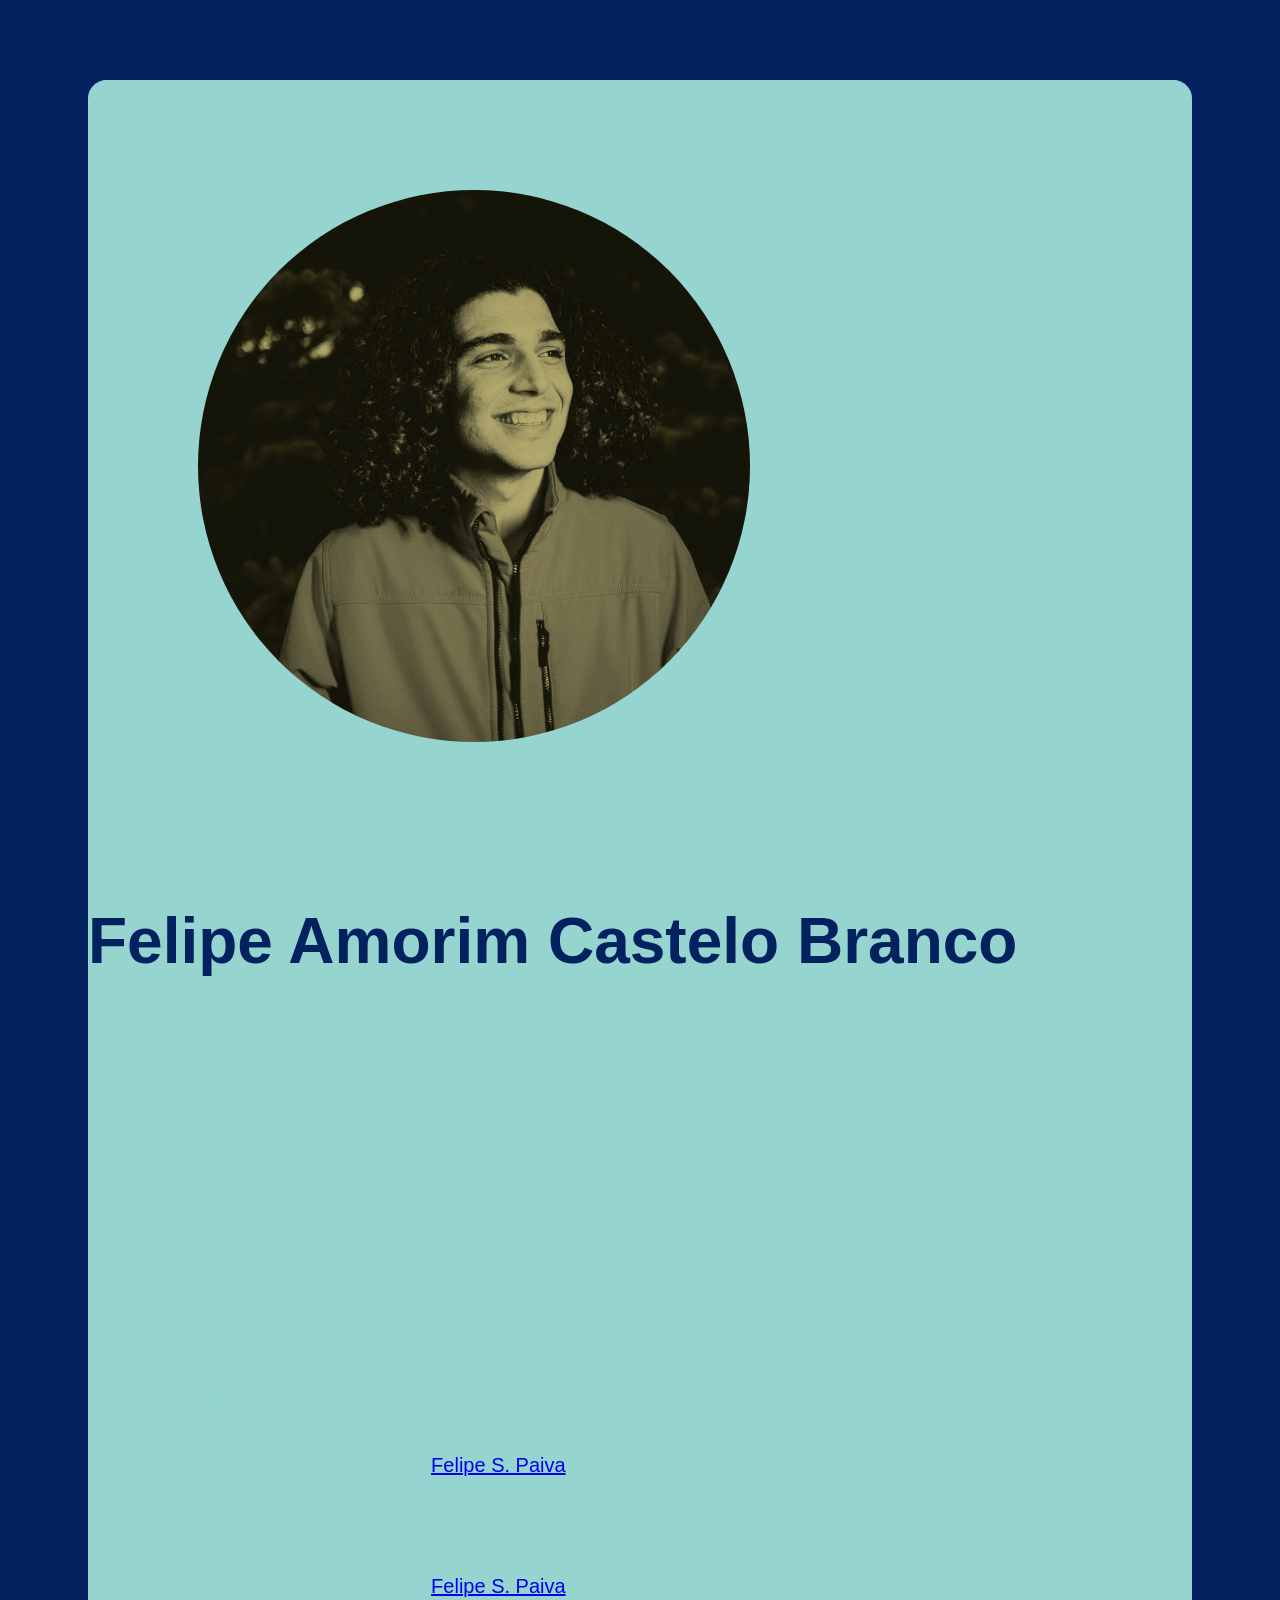
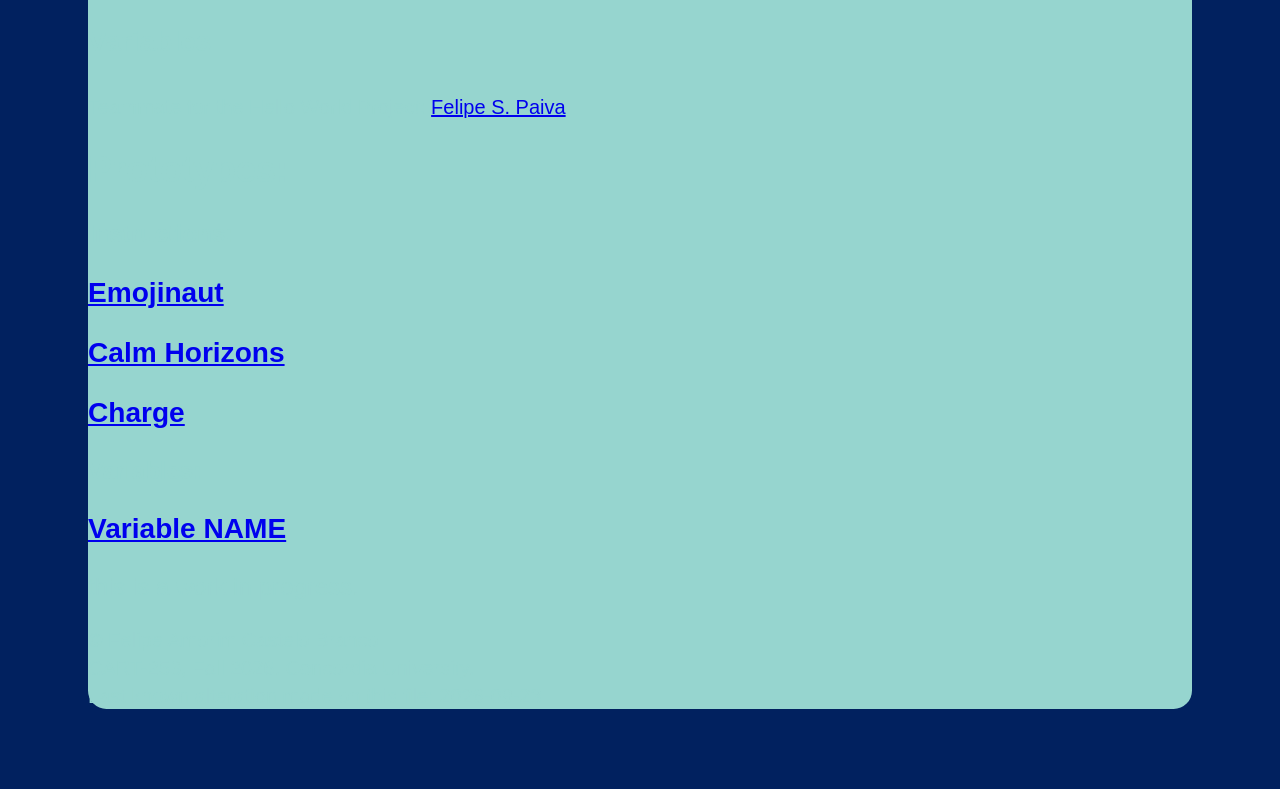
==== index.html @ ccd11a4c "docs: Added banners and a readme text" ====
<!DOCTYPE html>
<html lang="en">

<head>
    <!--TEXT.title-->
    <title>Felipe A. C. Branco's Repository</title>
    <meta name=description
        content="This is Felipe Amorim Castelo Branco's coursework repository for CART-253 course at Concordia University.">

    <meta charset="UTF-8">
    <link rel="stylesheet" type="text/css" href="css/style.css" />

</head>



<!--Body-->

<body>
    <!--Popup-->
    <div class="bg">
        <!--Navigation-->
        <nav>
            <!--Main Menu-->

        </nav>

        <!--Header-->
        <header>
            <img src="./assets/images/profile.png" style="
            width: 50%; 
            margin: 10%;
            border-radius: 100%;">
            <!--TEXT.title]-->
            <h1>Felipe Amorim Castelo Branco</h1>

        </header>

        <main>
            <section>
                <!--TEXT.sect1.title]-->
                <h2>Hello world!</h2>
                <!--TEXT.sect1.text]-->
                <p>This repository accumulates <strong>all weekly challenges</strong>
                    throughout the twelve weeks of classes, as well as
                    the larger projects and prototype.</p>
            </section>

            <section>
                <!--TEXT.sect2.title]-->
                <h2>Projects:</h2>

                <!--TEXT.sect3.subtitle]-->
                <h3 href="https://artcbranco.github.io/cart253/pr/journal">Reflexive Journal</h3>

                <h2>Challenges:</h2>

                <h3 href="https://artcbranco.github.io/cart253/pr/challenges/hello-world">Hello World</h3>
                <sub>Teammate for the Hello World Project: <a href="https://feguri.github.io/cart253/">Felipe S.
                        Paiva</a></sub>

                <h3 href="https://artcbranco.github.io/cart253/pr/challenges/instructions/city-skyline">Instructions -
                    City Skyline</h3>
                <sub>Teammate for the Hello World Project: <a href="https://feguri.github.io/cart253/">Felipe S.
                        Paiva</a></sub>
                <h3 href="https://artcbranco.github.io/cart253/pr/challenges/variables">Variables</h3>
                <sub>Teammate for the Hello World Project: <a href="https://feguri.github.io/cart253/">Felipe S.
                        Paiva</a></sub>
                <h2>Prototypes: </h2>

                <strong>Instructions:</strong>
                <h3><a href="https://artcbranco.github.io/cart253/pr/challenges/instructions/emojinaut">Emojinaut</a>
                </h3>
                <h3><a href="https://artcbranco.github.io/cart253/pr/challenges/instructions/calm-horizons">Calm
                        Horizons
                    </a></h3>
                <h3> <a href="https://artcbranco.github.io/cart253/pr/challenges/instructions/charge">Charge</a></h3>

                <strong>Variables:</strong>

                <h3><a href="https://artcbranco.github.io/cart253/pr/challenges/variables">Variable NAME</a></h3>
                <p>this is a work in progress.</p>


            </section>
        </main>

        <footer>
            <small> © Felipe Amorim Castelo Branco </small></br>
            <small> CART-253, Fall 2026. Concordia University. </small></br>
            <small>Last known alteration made on this file: 2026-09-23</small>
        </footer>
    </div>
</body>

</html>
---- css/style.css ----
/*********************************************

Here is a description of any special CSS used.
In this case it's just padding and margin to 0
and then centring the canvas (and anything else)
using the CSS Grid.

Also hides overflow.

**********************************************/

:root {
    font-size: 16px;
    margin: 64px;
    border-radius: 8px;
}

body {
    background-color: #01215f;
    color: #96D5CF;

    font-size: clamp(4.5rem, 12.5rem, 12.5rem);
    font-style: normal;
    font-weight: normal;
    font-family: Maven Pro, Helvetica, sans-serif;
}

.bg {
    background-color: #96D5CF;
    border-radius: clamp(0.95rem, 1.15rem, 1.25rem);
    font-size: clamp(1rem, 1.5rem, 2rem);
    margin: clamp(0.5rem, 1rem, 1.5rem);
}

header {
    color: #01215f;
    font-size: clamp(1rem, 2rem, 3rem);
}
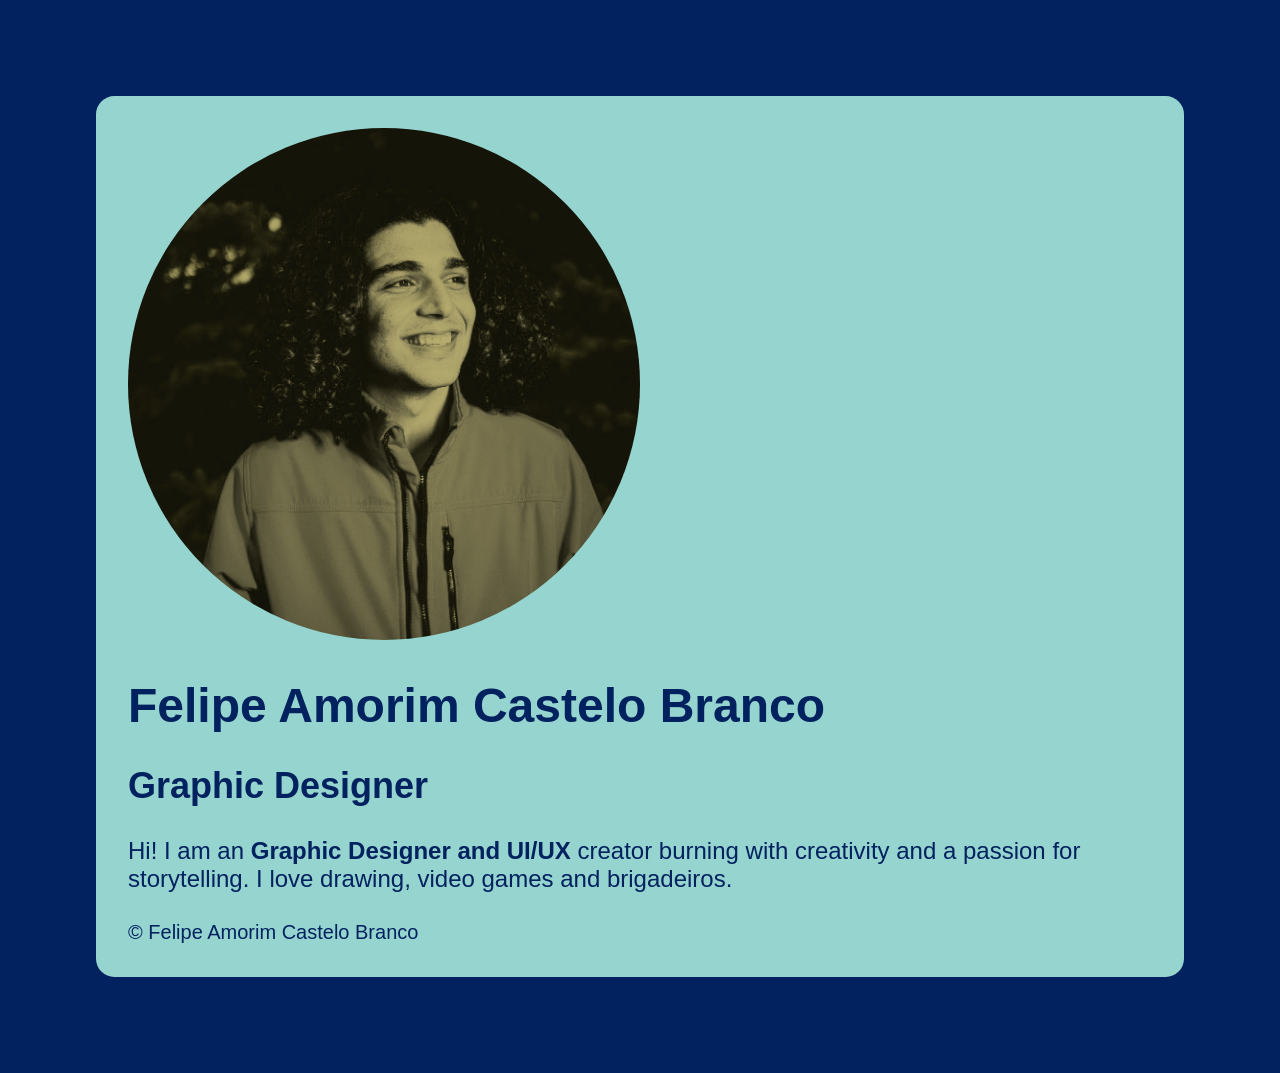
==== commit 8f6289fc: "feat: removed all non-essential stuff" ====
--- a/index.html
+++ b/index.html
@@ -29,8 +29,9 @@
         <header>
             <img src="./assets/images/profile.png" style="
             width: 50%; 
-            margin: 10%;
-            border-radius: 100%;">
+            border-radius: 100%;
+            margin-left: auto;
+            margin-right: auto;">
             <!--TEXT.title]-->
             <h1>Felipe Amorim Castelo Branco</h1>
 
@@ -39,56 +40,15 @@
         <main>
             <section>
                 <!--TEXT.sect1.title]-->
-                <h2>Hello world!</h2>
+                <h2>Graphic Designer</h2>
                 <!--TEXT.sect1.text]-->
-                <p>This repository accumulates <strong>all weekly challenges</strong>
-                    throughout the twelve weeks of classes, as well as
-                    the larger projects and prototype.</p>
-            </section>
-
-            <section>
-                <!--TEXT.sect2.title]-->
-                <h2>Projects:</h2>
-
-                <!--TEXT.sect3.subtitle]-->
-                <h3 href="https://artcbranco.github.io/cart253/pr/journal">Reflexive Journal</h3>
-
-                <h2>Challenges:</h2>
-
-                <h3 href="https://artcbranco.github.io/cart253/pr/challenges/hello-world">Hello World</h3>
-                <sub>Teammate for the Hello World Project: <a href="https://feguri.github.io/cart253/">Felipe S.
-                        Paiva</a></sub>
-
-                <h3 href="https://artcbranco.github.io/cart253/pr/challenges/instructions/city-skyline">Instructions -
-                    City Skyline</h3>
-                <sub>Teammate for the Hello World Project: <a href="https://feguri.github.io/cart253/">Felipe S.
-                        Paiva</a></sub>
-                <h3 href="https://artcbranco.github.io/cart253/pr/challenges/variables">Variables</h3>
-                <sub>Teammate for the Hello World Project: <a href="https://feguri.github.io/cart253/">Felipe S.
-                        Paiva</a></sub>
-                <h2>Prototypes: </h2>
-
-                <strong>Instructions:</strong>
-                <h3><a href="https://artcbranco.github.io/cart253/pr/challenges/instructions/emojinaut">Emojinaut</a>
-                </h3>
-                <h3><a href="https://artcbranco.github.io/cart253/pr/challenges/instructions/calm-horizons">Calm
-                        Horizons
-                    </a></h3>
-                <h3> <a href="https://artcbranco.github.io/cart253/pr/challenges/instructions/charge">Charge</a></h3>
-
-                <strong>Variables:</strong>
-
-                <h3><a href="https://artcbranco.github.io/cart253/pr/challenges/variables">Variable NAME</a></h3>
-                <p>this is a work in progress.</p>
-
-
+                <p>Hi! I am an <strong>Graphic Designer and UI/UX</strong> creator burning with creativity and a
+                    passion for storytelling. I love drawing, video games and brigadeiros.</p>
             </section>
         </main>
 
         <footer>
-            <small> © Felipe Amorim Castelo Branco </small></br>
-            <small> CART-253, Fall 2026. Concordia University. </small></br>
-            <small>Last known alteration made on this file: 2026-09-23</small>
+            <small> © Felipe Amorim Castelo Branco </small>
         </footer>
     </div>
 </body>
--- a/css/style.css
+++ b/css/style.css
@@ -13,26 +13,33 @@
     font-size: 16px;
     margin: 64px;
     border-radius: 8px;
+
 }
 
 body {
     background-color: #01215f;
     color: #96D5CF;
 
+    border-radius: clamp(0.95rem, 1.15rem, 1.25rem);
+    margin: clamp(1rem, 2rem, 3rem);
+
     font-size: clamp(4.5rem, 12.5rem, 12.5rem);
     font-style: normal;
     font-weight: normal;
+
     font-family: Maven Pro, Helvetica, sans-serif;
 }
 
-.bg {
+div {
     background-color: #96D5CF;
+    color: #01215f;
+
     border-radius: clamp(0.95rem, 1.15rem, 1.25rem);
+    padding: clamp(1rem, 2rem, 5rem);
+
     font-size: clamp(1rem, 1.5rem, 2rem);
-    margin: clamp(0.5rem, 1rem, 1.5rem);
 }
 
-header {
-    color: #01215f;
-    font-size: clamp(1rem, 2rem, 3rem);
-}+h1 {}
+
+section {}
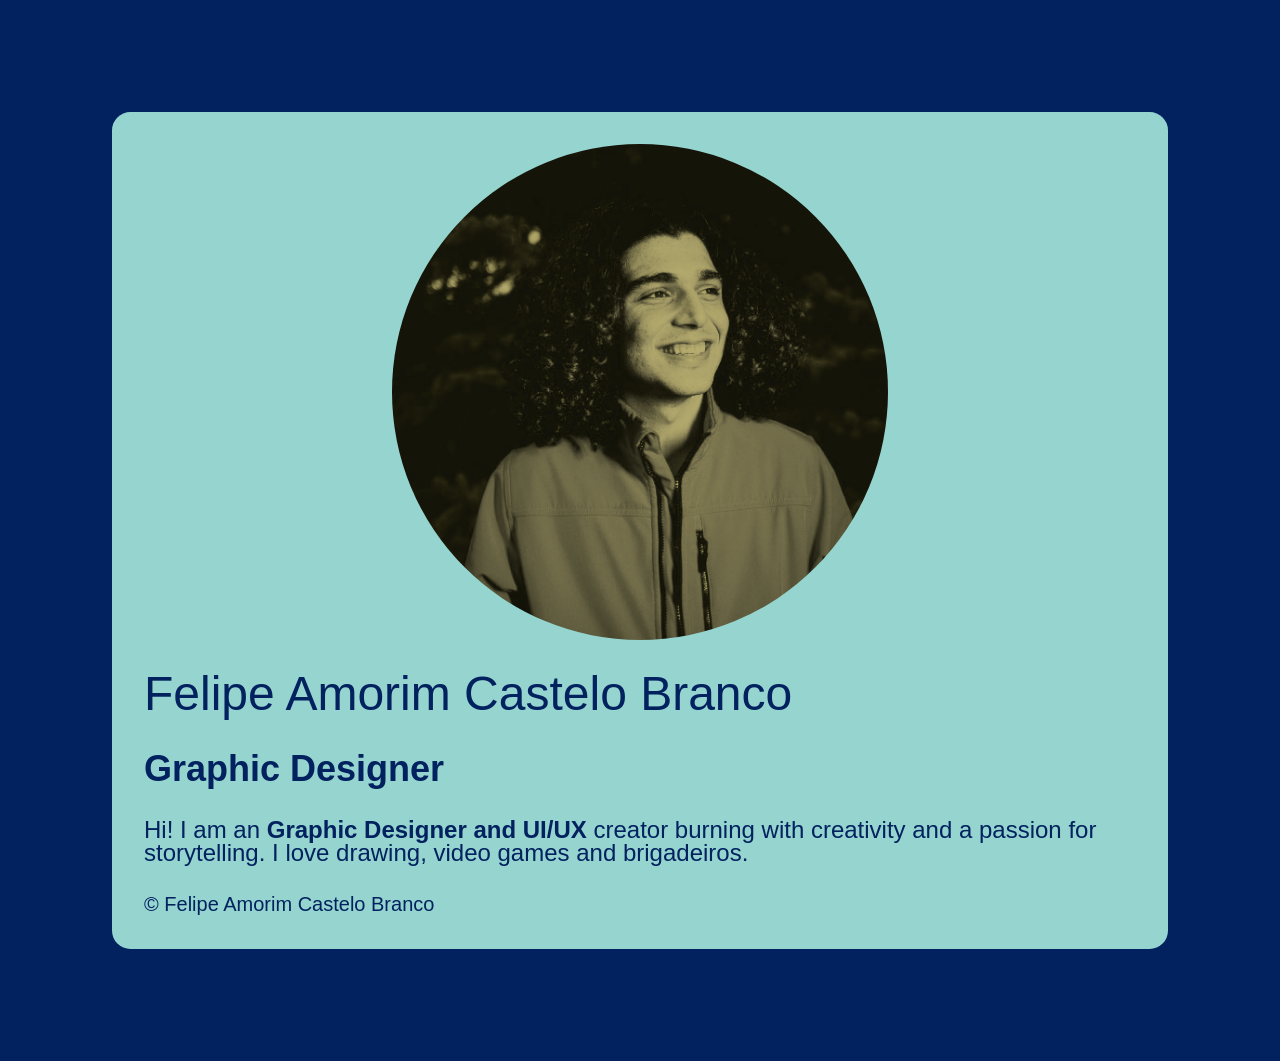
==== commit fac2ca5b: "feat: Added CSS styles and the Poppins font" ====
--- a/index.html
+++ b/index.html
@@ -9,6 +9,7 @@
 
     <meta charset="UTF-8">
     <link rel="stylesheet" type="text/css" href="css/style.css" />
+    <link rel="fonts" type="text/css" href="css/style.css" />
 
 </head>
 
--- a/css/style.css
+++ b/css/style.css
@@ -7,13 +7,14 @@
 
 Also hides overflow.
 
+Font styles: ExtraLight, Light, Medium, Bold, ExtraBold,Black +Italic
+
 **********************************************/
 
 :root {
     font-size: 16px;
     margin: 64px;
     border-radius: 8px;
-
 }
 
 body {
@@ -21,18 +22,25 @@
     color: #96D5CF;
 
     border-radius: clamp(0.95rem, 1.15rem, 1.25rem);
-    margin: clamp(1rem, 2rem, 3rem);
+    margin: clamp(1rem, 3rem, 3rem);
 
     font-size: clamp(4.5rem, 12.5rem, 12.5rem);
     font-style: normal;
     font-weight: normal;
+    font-display: fallback;
 
-    font-family: Maven Pro, Helvetica, sans-serif;
+    font-family: Poppins, Arial, sans-serif;
+    src: local('Poppins'),
+        url ('Poppins.ttf') format('ttf'),
+
+
 }
 
 div {
     background-color: #96D5CF;
     color: #01215f;
+
+
 
     border-radius: clamp(0.95rem, 1.15rem, 1.25rem);
     padding: clamp(1rem, 2rem, 5rem);
@@ -40,6 +48,21 @@
     font-size: clamp(1rem, 1.5rem, 2rem);
 }
 
-h1 {}
+img {
+    display: block;
+    margin: auto;
+}
 
-section {}+h1 {
+    font-weight: lighter;
+    line-height: 90%;
+}
+
+h2 {
+    font-weight: light;
+}
+
+p {
+
+    line-height: 95%;
+}
--- a/css/style.css
+++ b/css/style.css
@@ -7,13 +7,14 @@
 
 Also hides overflow.
 
+Font styles: ExtraLight, Light, Medium, Bold, ExtraBold,Black +Italic
+
 **********************************************/
 
 :root {
     font-size: 16px;
     margin: 64px;
     border-radius: 8px;
-
 }
 
 body {
@@ -21,18 +22,25 @@
     color: #96D5CF;
 
     border-radius: clamp(0.95rem, 1.15rem, 1.25rem);
-    margin: clamp(1rem, 2rem, 3rem);
+    margin: clamp(1rem, 3rem, 3rem);
 
     font-size: clamp(4.5rem, 12.5rem, 12.5rem);
     font-style: normal;
     font-weight: normal;
+    font-display: fallback;
 
-    font-family: Maven Pro, Helvetica, sans-serif;
+    font-family: Poppins, Arial, sans-serif;
+    src: local('Poppins'),
+        url ('Poppins.ttf') format('ttf'),
+
+
 }
 
 div {
     background-color: #96D5CF;
     color: #01215f;
+
+
 
     border-radius: clamp(0.95rem, 1.15rem, 1.25rem);
     padding: clamp(1rem, 2rem, 5rem);
@@ -40,6 +48,21 @@
     font-size: clamp(1rem, 1.5rem, 2rem);
 }
 
-h1 {}
+img {
+    display: block;
+    margin: auto;
+}
 
-section {}+h1 {
+    font-weight: lighter;
+    line-height: 90%;
+}
+
+h2 {
+    font-weight: light;
+}
+
+p {
+
+    line-height: 95%;
+}
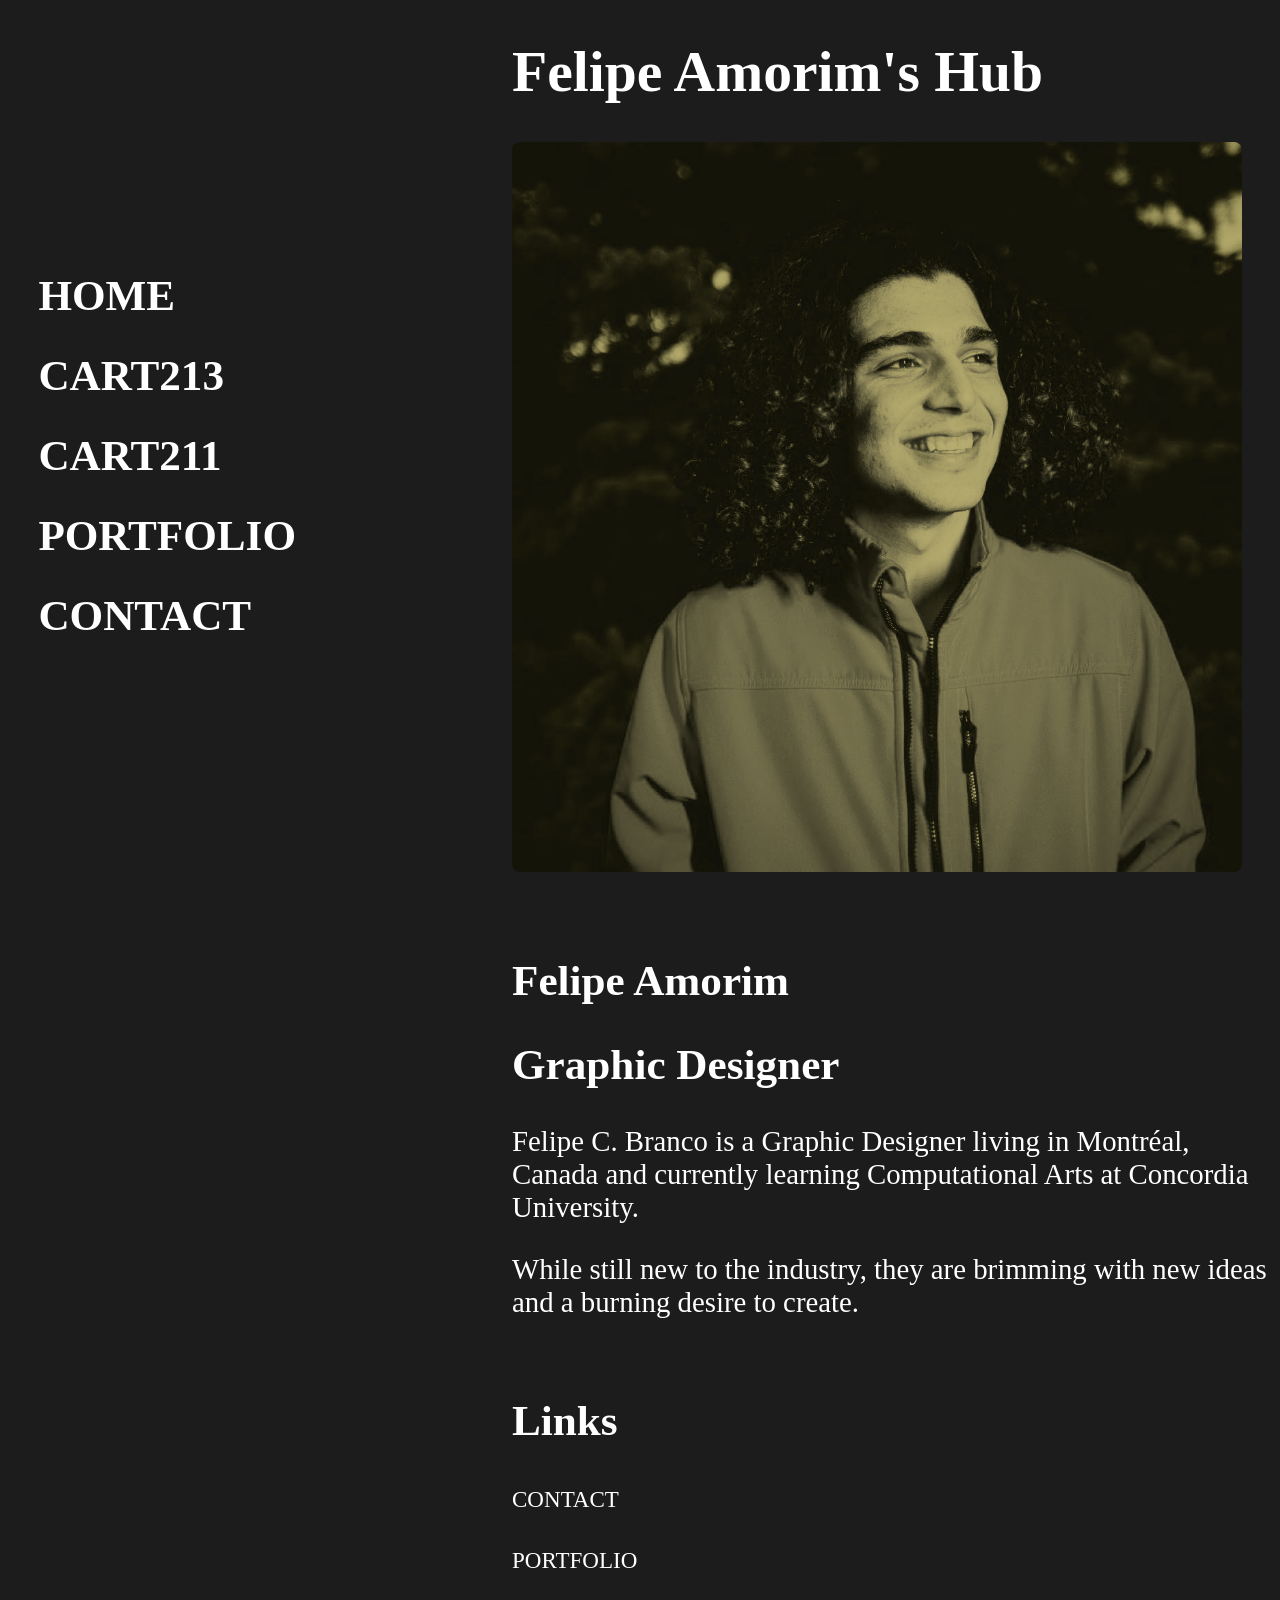
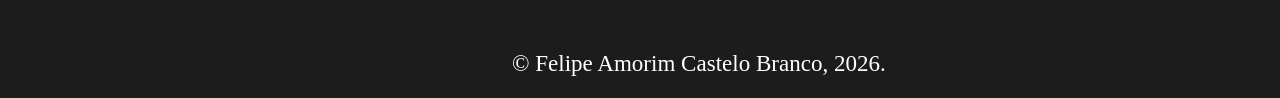
==== commit 7a8e4816: "feat: added the site from 211" ====
--- a/index.html
+++ b/index.html
@@ -2,54 +2,60 @@
 <html lang="en">
 
 <head>
-    <!--TEXT.title-->
-    <title>Felipe A. C. Branco's Repository</title>
-    <meta name=description
-        content="This is Felipe Amorim Castelo Branco's coursework repository for CART-253 course at Concordia University.">
-
     <meta charset="UTF-8">
-    <link rel="stylesheet" type="text/css" href="css/style.css" />
-    <link rel="fonts" type="text/css" href="css/style.css" />
-
-</head>
-
-
-
-<!--Body-->
+    <meta name="viewport" content="device-width,device-height, initial-scale=1.0">
+    <title> Felipe Amorim's Hub </title>
+    <link rel="stylesheet" type="text/css" href="css/style.css">
 
 <body>
-    <!--Popup-->
-    <div class="bg">
-        <!--Navigation-->
-        <nav>
-            <!--Main Menu-->
-
-        </nav>
-
-        <!--Header-->
+    <nav>
+        <a class="menu" href="index.html">HOME</a>
+        <a class="menu" href="https://artcbranco.github.io/cart253/">CART213</a>
+        <a class="menu" href="https://artcbranco.github.io/cart211/">CART211</a>
+        <a class="menu" href="https://www.behance.net/artcbranco">PORTFOLIO</a>
+        <a class="menu" href="https://artcbranco.carrd.co/">CONTACT</a>
+    </nav>
+    <div class="wrapper">
         <header>
-            <img src="./assets/images/profile.png" style="
-            width: 50%; 
-            border-radius: 100%;
-            margin-left: auto;
-            margin-right: auto;">
-            <!--TEXT.title]-->
-            <h1>Felipe Amorim Castelo Branco</h1>
-
+            <h1>Felipe Amorim's Hub</h1>
+            <img src="assets/images/profile.png" alt="An upper body photograph of Felipe A. C. Branco in monochrome."
+                width="900px" height="600px">
         </header>
-
         <main>
             <section>
-                <!--TEXT.sect1.title]-->
+                <h2>Felipe Amorim</h2>
                 <h2>Graphic Designer</h2>
-                <!--TEXT.sect1.text]-->
-                <p>Hi! I am an <strong>Graphic Designer and UI/UX</strong> creator burning with creativity and a
-                    passion for storytelling. I love drawing, video games and brigadeiros.</p>
+                <p>
+                    Felipe C. Branco is a Graphic Designer living
+                    in Montréal, Canada and currently learning
+                    Computational Arts at Concordia University.
+                </p>
+                <p>
+                    While still new to the industry, they are
+                    brimming with new ideas and a burning
+                    desire to create.
+                </p>
             </section>
+            <section>
+                <h2>Links</h2>
+
+                <p>
+                    <a class="ref" href="https://artcbranco.carrd.co">
+                        CONTACT
+                    </a>
+                </p>
+                <p>
+                    <a class="ref" href="https://www.behance.net/artcbranco">
+                        PORTFOLIO
+                    </a>
+                </p>
+            </section>
+
         </main>
-
         <footer>
-            <small> © Felipe Amorim Castelo Branco </small>
+            <small></small>
+            <p>© Felipe Amorim Castelo Branco, 2026.</p>
+            </small>
         </footer>
     </div>
 </body>
--- a/css/style.css
+++ b/css/style.css
@@ -1,68 +1,133 @@
-/*********************************************
+/*************************** 
+CSS document for this project
+**************************/
 
-Here is a description of any special CSS used.
-In this case it's just padding and margin to 0
-and then centring the canvas (and anything else)
-using the CSS Grid.
+body {
+    /*styling the colors of the website*/
+    background-color: rgb(28, 28, 28);
+    color: white;
 
-Also hides overflow.
-
-Font styles: ExtraLight, Light, Medium, Bold, ExtraBold,Black +Italic
-
-**********************************************/
-
-:root {
-    font-size: 16px;
-    margin: 64px;
-    border-radius: 8px;
+    /*styling the font*/
+    font-family: 'Times New Roman', Times, serif;
+    font-size: 1.8em;
+    font-weight: normal;
+    font-display: fallback;
+    margin: 0%;
+    padding: 0%;
 }
 
-body {
-    background-color: #01215f;
-    color: #96D5CF;
-
-    border-radius: clamp(0.95rem, 1.15rem, 1.25rem);
-    margin: clamp(1rem, 3rem, 3rem);
-
-    font-size: clamp(4.5rem, 12.5rem, 12.5rem);
-    font-style: normal;
-    font-weight: normal;
-    font-display: fallback;
-
-    font-family: Poppins, Arial, sans-serif;
-    src: local('Poppins'),
-        url ('Poppins.ttf') format('ttf'),
-
+/* Hyperlinks*/
+a {
+    text-decoration: none;
+    color: white;
+    font-weight: bolder;
+    font-size: 1.5em;
+    line-height: 5rem;
 
 }
 
-div {
-    background-color: #96D5CF;
-    color: #01215f;
+/* Navigation Menu settings, includes hyperlinks*/
+nav {
+    margin-top: 20%;
+    margin-left: 3%;
+    float: left;
+    width: 20%;
+
+}
+
+/* Hover effect */
+nav a:hover {
+    color: aquamarine
+}
+
+.wrapper {
+    float: right;
+    width: 60%;
+}
+
+/*Image width*/
+img {
+    width: 95%;
+    height: auto;
+    border-radius: .5rem;
+}
+
+/* settings to create the grid*/
+.bookgrid {
+    display: grid;
+    grid-template-columns: auto auto auto;
+}
+
+.list {
+    display: list-item
+}
+
+/*Bibliography settings*/
+.ref {
+    font-size: .8em;
+    line-height: .6em;
+    font-weight: 100;
+}
+
+footer {
+    font-size: .8em;
+    line-height: 1em;
+}
+
+/* margin to all sections*/
+section {
+    margin-top: 10%;
+    margin-bottom: 10%;
+
+}
+
+@media (max-width:767px) {
+
+    body {
+        margin: 0%;
+        padding: 0%;
+    }
+
+    a {
+        text-decoration: none;
+        color: black;
+        font-weight: bolder;
+        font-size: 0.75em;
+        line-height: 0.5rem;
+
+    }
 
 
+    nav a:hover {
+        color: blue;
+    }
 
-    border-radius: clamp(0.95rem, 1.15rem, 1.25rem);
-    padding: clamp(1rem, 2rem, 5rem);
+    nav a {
+        display: inline-block;
+    }
 
-    font-size: clamp(1rem, 1.5rem, 2rem);
-}
+    nav {
+        background-color: white;
+        float: none;
+        width: 100%;
+        height: 10%;
+        margin: 0 auto;
+        min-height: 40px;
+        display: flex;
+        justify-content: space-evenly;
+        align-items: center;
+    }
 
-img {
-    display: block;
-    margin: auto;
-}
+    .wrapper {
+        float: none;
+        width: 80%;
+        margin: 5% auto 0%;
 
-h1 {
-    font-weight: lighter;
-    line-height: 90%;
-}
+    }
 
-h2 {
-    font-weight: light;
-}
-
-p {
-
-    line-height: 95%;
+    /* settings to create the grid*/
+    .bookgrid {
+        max-width: 100%;
+        grid-template-columns: auto auto;
+    }
 }
